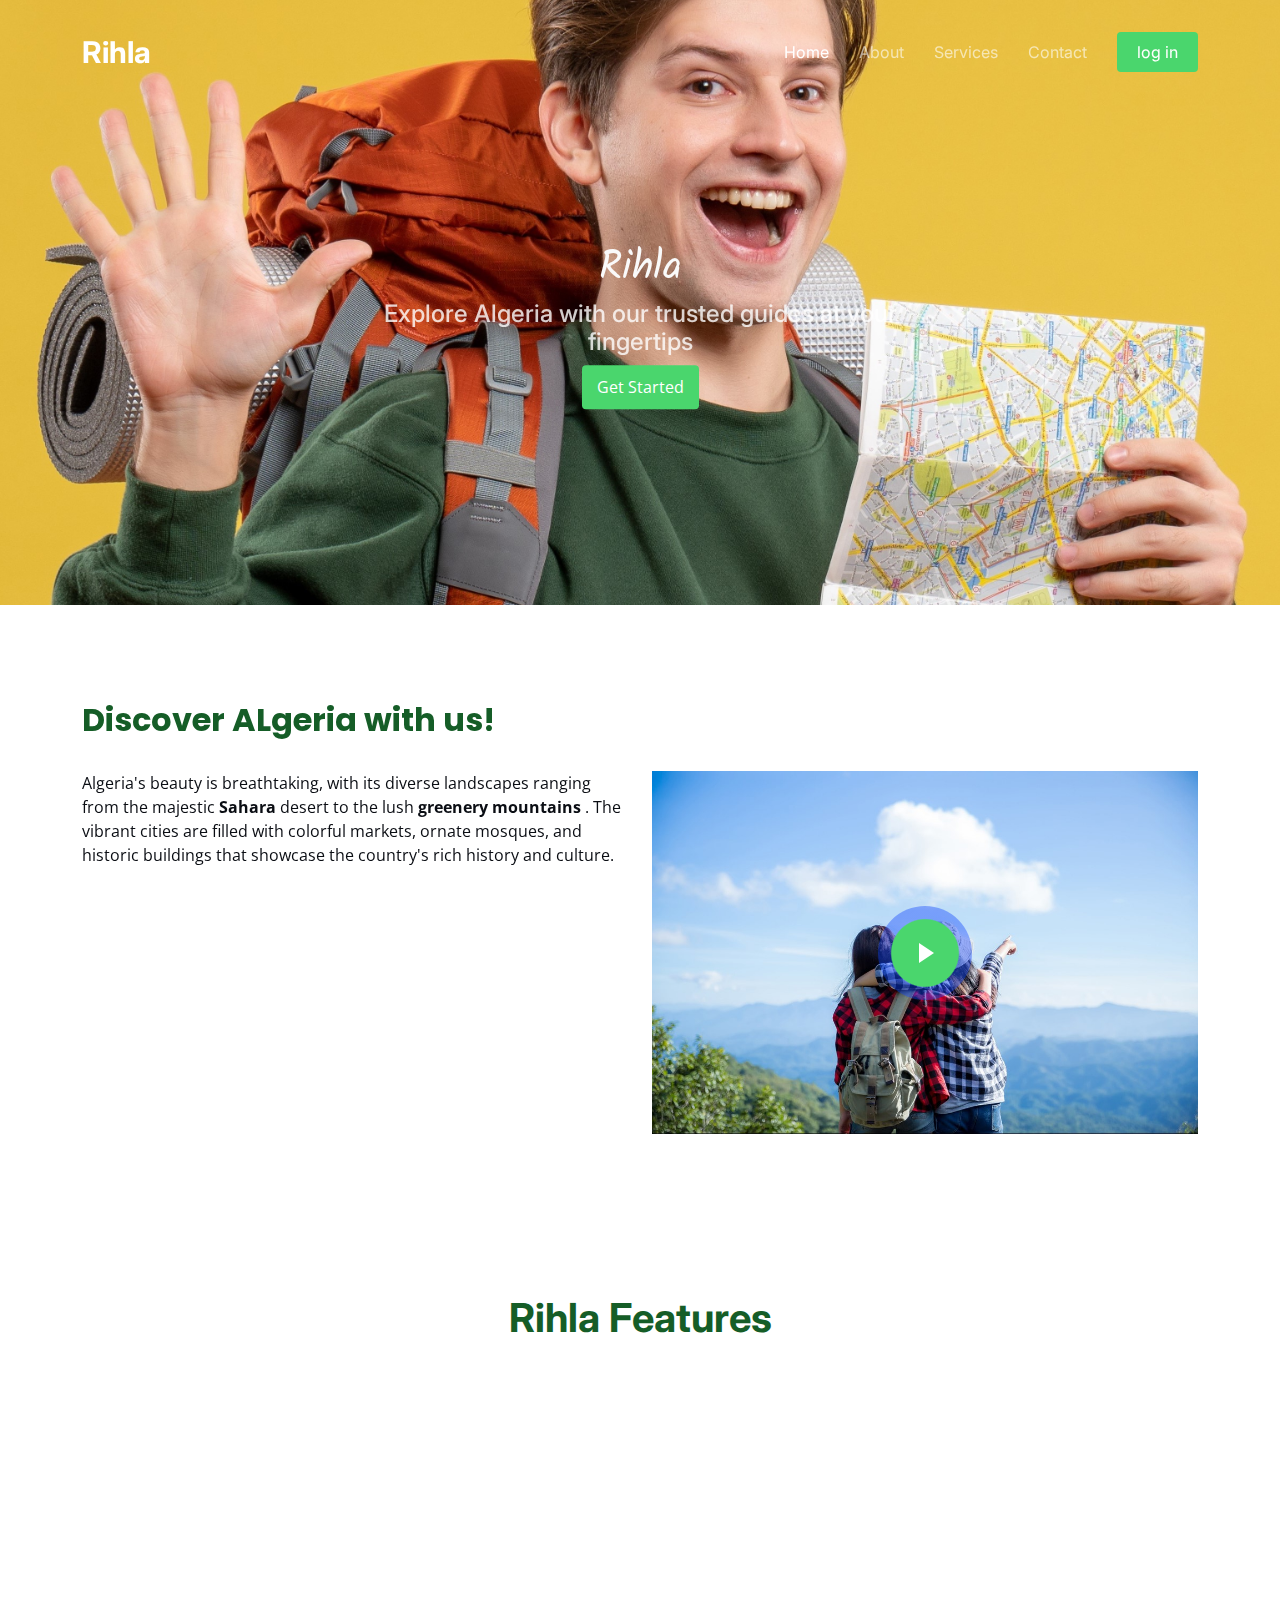
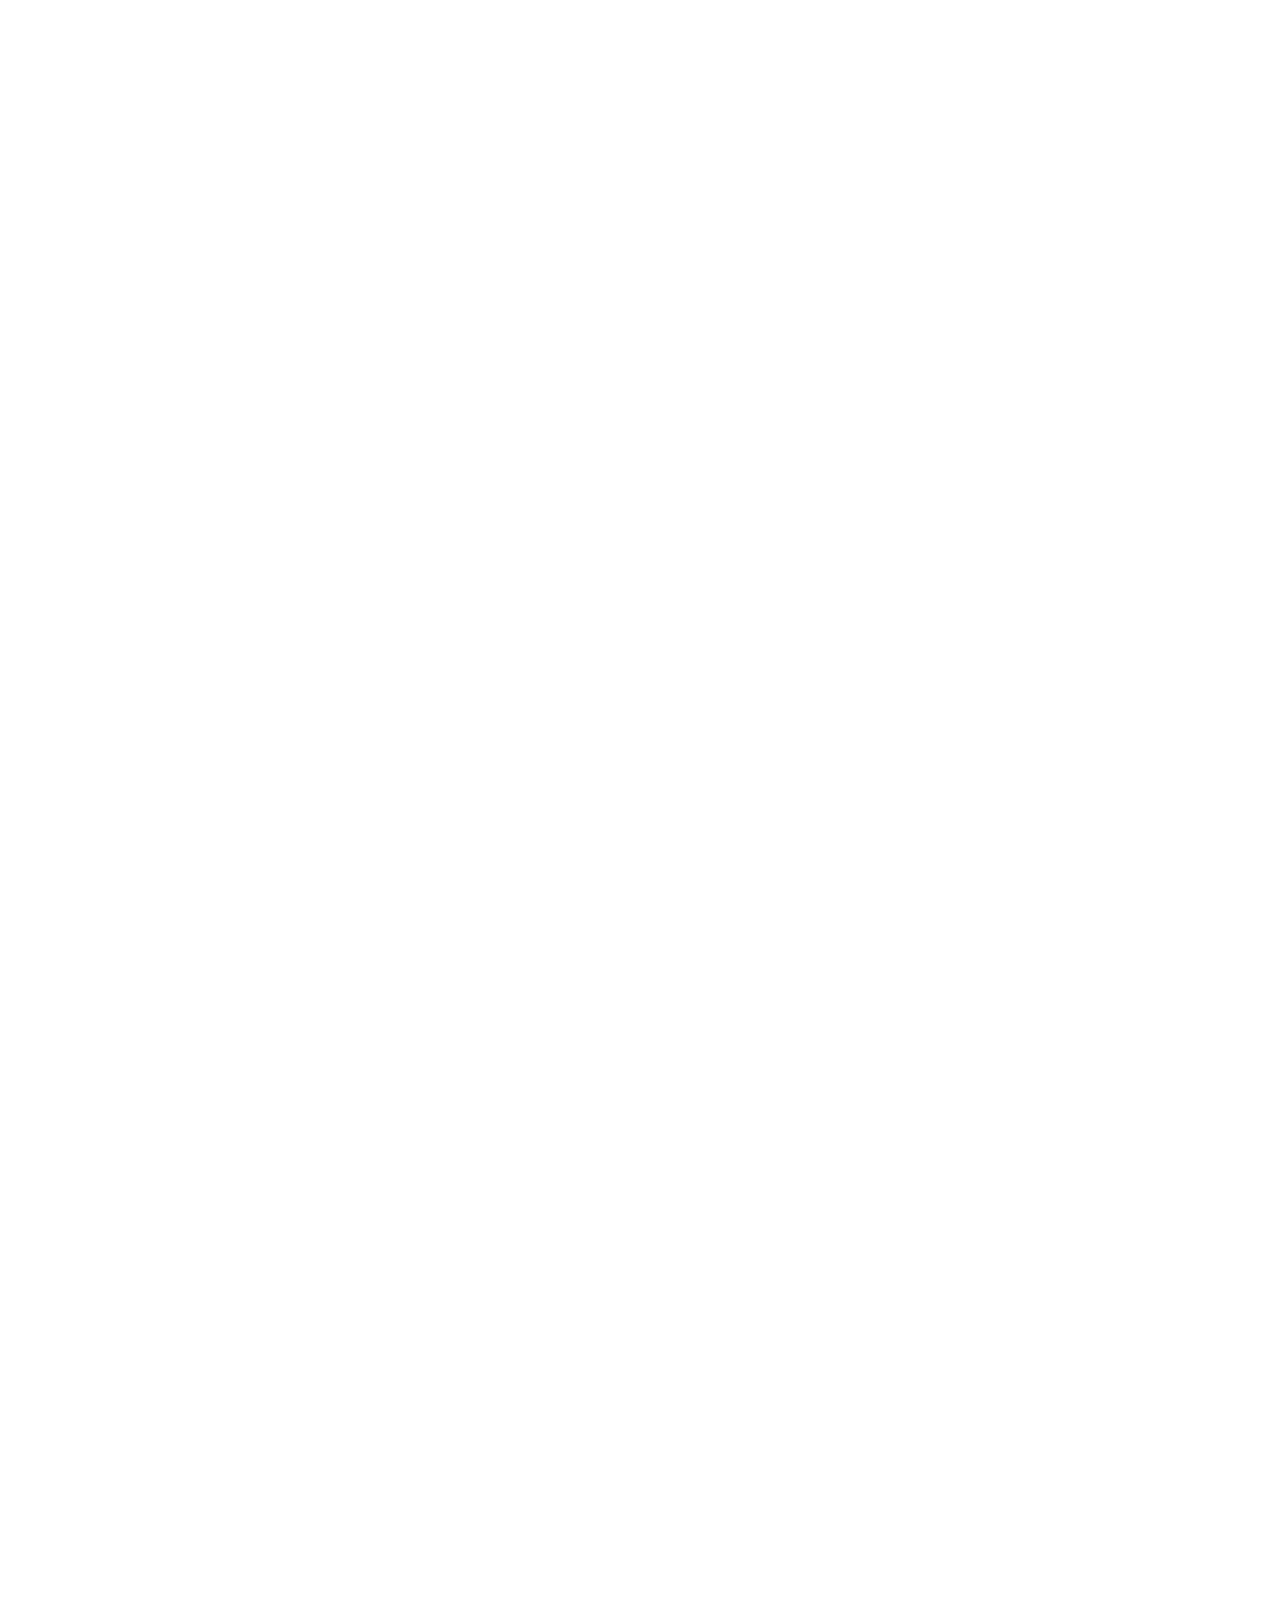
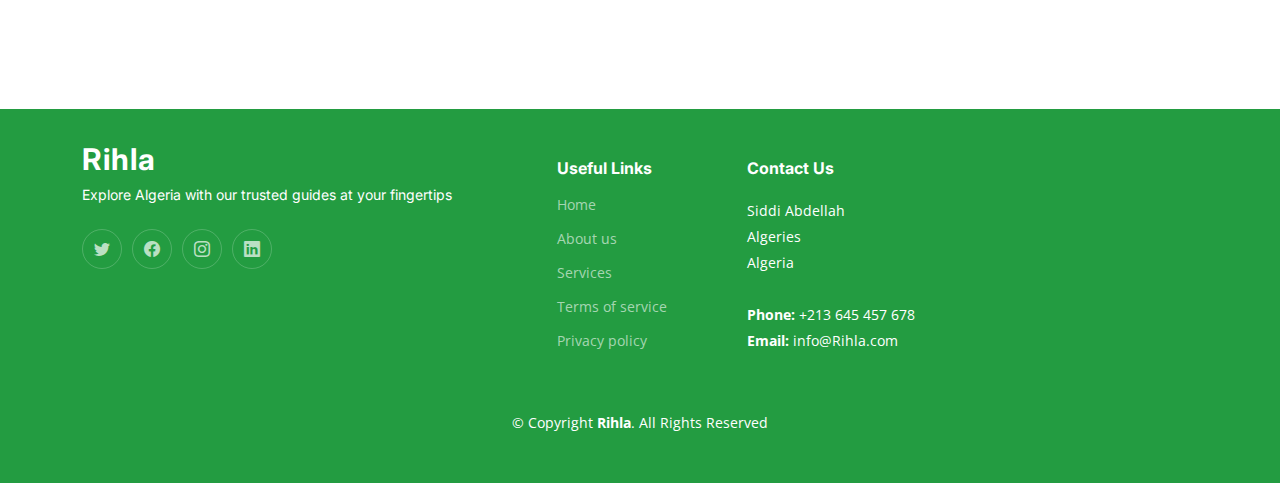
==== index.html @ a876fa18 "pages" ====
<!DOCTYPE html>
<html lang="en">

<head>
  <meta charset="utf-8">
  <meta content="width=device-width, initial-scale=1.0" name="viewport">

  <title>Rihla</title>
  <meta content="" name="description">
  <meta content="" name="keywords">

  <!-- Favicons -->
  <link href="assets/img/favicon.png" rel="icon">
  <link href="assets/img/apple-touch-icon.png" rel="apple-touch-icon">

  <!-- Google Fonts -->
  <link rel="preconnect" href="https://fonts.googleapis.com">
  <link rel="preconnect" href="https://fonts.gstatic.com" crossorigin>
  <link href="https://fonts.googleapis.com/css2?family=Open+Sans:ital,wght@0,300;0,400;0,500;0,600;0,700;1,300;1,400;1,600;1,700&family=Poppins:ital,wght@0,300;0,400;0,500;0,600;0,700;1,300;1,400;1,500;1,600;1,700&family=Inter:ital,wght@0,300;0,400;0,500;0,600;0,700;1,300;1,400;1,500;1,600;1,700&display=swap" rel="stylesheet">
   <style>
  @import url('https://fonts.googleapis.com/css2?family=Kalam:wght@300&display=swap');
</style>
  <!-- Vendor CSS Files -->
  <link href="assets/vendor/bootstrap/css/bootstrap.min.css" rel="stylesheet">
  <link href="assets/vendor/bootstrap-icons/bootstrap-icons.css" rel="stylesheet">
  <link href="assets/vendor/fontawesome-free/css/all.min.css" rel="stylesheet">
  <link href="assets/vendor/glightbox/css/glightbox.min.css" rel="stylesheet">
  <link href="assets/vendor/swiper/swiper-bundle.min.css" rel="stylesheet">
  <link href="assets/vendor/aos/aos.css" rel="stylesheet">

  <!-- Template Main CSS File -->
  <link href="assets/css/main.css" rel="stylesheet">

  
</head>

<body>

  <!-- ======= Header ======= -->
  <header id="header" class="header d-flex align-items-center fixed-top">
    <div class="container-fluid container-xl d-flex align-items-center justify-content-between">
       <!--logo place-->
      <a href="index.html" class="logo d-flex align-items-center">
        <!-- Uncomment the line below if you also wish to use an image logo -->
        <!-- <img src="assets/img/logo.png" alt=""> -->
        <h1>Rihla</h1>
      </a>

      <i class="mobile-nav-toggle mobile-nav-show bi bi-list"></i>
      <i class="mobile-nav-toggle mobile-nav-hide d-none bi bi-x"></i>
      <nav id="navbar" class="navbar">
        <ul>
          <li><a href="index.html" class="active">Home</a></li>
          <li><a href="about.html">About</a></li>
          <li><a href="services.html">Services</a></li>
          
          <li><a href="contact.html">Contact</a></li>
          <li><a class="get-a-quote" href="log_in.html">log in</a></li>
        </ul>
      </nav><!-- .navbar -->

    </div>
  </header><!-- End Header -->
  <!-- End Header -->

  <!-- ======= Hero Section ======= -->
  <section id="hero" class="hero d-flex align-items-center" style="background-image: url('assets/img/guide_small.jpg');">
    <div class="container" style="width: 300px; height: 425px;">
      <div class="row gy-4 d-flex justify-content-between">
        <div class="col-lg-6 order-2 order-lg-1 d-flex flex-column justify-content-center" style="position: absolute; top: 50%; left: 50%; transform: translate(-50%, -50%);text-align: center;">
          <h1 data-aos="fade-up" style="font-family: 'Kalam', cursive; color : rgba(250,250,250,1);" >Rihla</h1>
          <h4 data-aos="fade-up" data-aos-delay="100">Explore Algeria with our trusted guides at your fingertips</h4>
		  
		    <div style="center" class="">
			<a href="#"><button data-aos="fade-up" >Get Started</button></a>
			</div>
		  
        </div>
      </div>
    </div>
  </section>
  <!-- End Hero Section -->
  
  
  
  
  

  <main id="main">
   

    <!-- ======= Discover Algeria section ======= -->
    <section id="about" class="about pt-0">
      <div class="container" data-aos="fade-up">
       <div class="col-lg-6 content order-last  order-lg-first" style="center">
	    <br> <br> <br> <br>
	    <h3 style="color : rgb(21,93,39)">Discover ALgeria with us!</h3>
	    <br>
		</div>
        <div class="row gy-4">
          <div class="col-lg-6 position-relative align-self-start order-lg-last order-first">
            <img src="assets/img/discover_with_us.jpg" class="img-fluid" alt="">
            <a href="https://www.youtube.com/watch?v=_YSwe4uFxqU" class="glightbox play-btn"></a>
          </div>
          <div class="col-lg-6 content order-last  order-lg-first">
            
            <p>
              Algeria's beauty is breathtaking, with its diverse landscapes ranging from the majestic<strong> Sahara </strong>desert to the lush <strong>greenery  mountains </strong>. The vibrant cities are filled with colorful markets, ornate mosques, and historic buildings that showcase the country's rich history and culture. 
            </p>
          </div>
		 </div>
        

      </div>
    </section><!-- End discover algeria Section -->

    <!-- ======= Features Section ======= -->
    <section id="features" class="features">
	  <div class="container">
         <h1  style="color : rgb(21,93,39); text-align: center"><strong>Rihla Features</strong></h1>
		
	  </div> 
	  <br><br>
	  <div class="container">
         
        <div class="row gy-4 align-items-center features-item" data-aos="fade-up">

          <div class="col-md-5">
            <img src="assets/img/tassili.jpg" class="img-fluid" alt="">
          </div>
          <div class="col-md-7">
            <h3 style="color : rgb(21,93,39)">Explore Algeria from Your Place</h3>
            <p class="fst-italic">
              go through all algeria, and see all famous places just with a finger click 
            </p>
            <ul>
              <li><i class="bi bi-check"></i> interactive map</li>
              <li><i class="bi bi-check"></i> contain all Algerian monuments</li>
              <li><i class="bi bi-check"></i> with high quality images to feel like you are in there</li>
            </ul>
          </div>
        </div><!-- Features Item -->

        <div class="row gy-4 align-items-center features-item" data-aos="fade-up">
          <div class="col-md-5 order-1 order-md-2">
            <img src="assets/img/restaurant.jpg" class="img-fluid" alt="">
          </div>
          <div class="col-md-7 order-2 order-md-1">
            <h3 style="color : rgb(21,93,39)">See Near Hotels and Restaurants</h3>
            <p class="fst-italic">
              We provide you with lists of all near hotels and restaurants to ensure your comfort
            </p>
            <ul>
              <li><i class="bi bi-check"></i> list of best near Amenties</li>
              <li><i class="bi bi-check"></i> All needed information from Price to exact location </li>
              <li><i class="bi bi-check"></i> Available rating to help take the right choice</li>
            </ul>
          </div>
        </div><!-- Features Item -->

        <div class="row gy-4 align-items-center features-item" data-aos="fade-up">
          <div class="col-md-5">
            <img src="assets/img/choose_guide.jpg" class="img-fluid" alt="">
          </div>
          <div class="col-md-7">
            <h3 style="color : rgb(21,93,39)">Choose Your Guide</h3>
            <p>Rihla's mission is to elevate your travels to an artistic and immersive adventure, by connecting you with the most exceptional tourist guides </p>
            <ul>
              <li><i class="bi bi-check"></i> Certified Touristic guides</li>
              <li><i class="bi bi-check"></i> All needed contact information</li>
            </ul>
          </div>
        </div><!-- Features Item -->

        

      </div>
    </section><!-- End Features Section -->


    <!-- ======= Frequently Asked Questions Section ======= -->
    <section id="faq" class="faq">
      <div class="container" data-aos="fade-up">

        <div class="section-header">
          <span>Frequently Asked Questions</span>
          <h2 style="color : rgb(21,93,39)">Frequently Asked Questions</h2>

        </div>

        <div class="row justify-content-center" data-aos="fade-up" data-aos-delay="200">
          <div class="col-lg-10">

            <div class="accordion accordion-flush" id="faqlist">

              <div class="accordion-item">
                <h3 class="accordion-header">
                  <button class="accordion-button collapsed" type="button" data-bs-toggle="collapse" data-bs-target="#faq-content-1">
                    <i class="bi bi-question-circle question-icon"></i>
                    Do your guides speak english?
                  </button>
                </h3>
                <div id="faq-content-1" class="accordion-collapse collapse" data-bs-parent="#faqlist">
                  <div class="accordion-body">
                    we provide a variety of tourist guides, and we prioritise those who master different languages especially: english and chinese
                  </div>
                </div>
              </div><!-- # Faq item-->

              <div class="accordion-item">
                <h3 class="accordion-header">
                  <button class="accordion-button collapsed" type="button" data-bs-toggle="collapse" data-bs-target="#faq-content-2">
                    <i class="bi bi-question-circle question-icon"></i>
                    How can we contact the guides?
                  </button>
                </h3>
                <div id="faq-content-2" class="accordion-collapse collapse" data-bs-parent="#faqlist">
                  <div class="accordion-body">
                    When choosing a guide you will be provides with his/her contact information like phone number and email.
					</div>
                </div>
              </div><!-- # Faq item-->

              <div class="accordion-item">
                <h3 class="accordion-header">
                  <button class="accordion-button collapsed" type="button" data-bs-toggle="collapse" data-bs-target="#faq-content-3">
                    <i class="bi bi-question-circle question-icon"></i>
                    Is the price negotiable?
                  </button>
                </h3>
                <div id="faq-content-3" class="accordion-collapse collapse" data-bs-parent="#faqlist">
                  <div class="accordion-body">
                   Rihla family ensure to link you with Algerian guides, the trip price is the responsibility of the guide so if you have any propositions about the price make sure to discuss this with your guide
                  </div>
                </div>
              </div><!-- # Faq item-->

              <div class="accordion-item">
                <h3 class="accordion-header">
                  <button class="accordion-button collapsed" type="button" data-bs-toggle="collapse" data-bs-target="#faq-content-4">
                    <i class="bi bi-question-circle question-icon"></i>
                    Do you provide reservation in hotels and restaurants?
                  </button>
                </h3>
                <div id="faq-content-4" class="accordion-collapse collapse" data-bs-parent="#faqlist">
                  <div class="accordion-body">
                    <i class="bi bi-question-circle question-icon"></i>
                    We provide users with list of hotels and restaurants of the choosed place just to help them take the decision and organise their budget acording to the hotels or restaurants prices.
                  </div>
                </div>
              </div><!-- # Faq item-->

            </div>

          </div>
        </div>

      </div>
    </section><!-- End Frequently Asked Questions Section -->

  </main><!-- End #main -->

  <!-- ======= Footer ======= -->
  <footer id="footer" class="footer">

    <div class="container">
      <div class="row gy-4">
        <div class="col-lg-5 col-md-12 footer-info">
          <a href="index.html" class="logo d-flex align-items-center">
            <span>Rihla</span>
          </a>
          <p>Explore Algeria with our trusted guides at your fingertips</p>
          <div class="social-links d-flex mt-4">
            <a href="#" class="twitter"><i class="bi bi-twitter"></i></a>
            <a href="#" class="facebook"><i class="bi bi-facebook"></i></a>
            <a href="#" class="instagram"><i class="bi bi-instagram"></i></a>
            <a href="#" class="linkedin"><i class="bi bi-linkedin"></i></a>
          </div>
        </div>

        <div class="col-lg-2 col-6 footer-links">
          <h4>Useful Links</h4>
          <ul>
            <li><a href="#">Home</a></li>
            <li><a href="#">About us</a></li>
            <li><a href="#">Services</a></li>
            <li><a href="#">Terms of service</a></li>
            <li><a href="#">Privacy policy</a></li>
          </ul>
        </div>

       

        <div class="col-lg-3 col-md-12 footer-contact text-center text-md-start">
          <h4>Contact Us</h4>
          <p>
            Siddi Abdellah <br>
            Algeries<br>
            Algeria <br><br>
            <strong>Phone:</strong> +213 645 457 678<br>
            <strong>Email:</strong> info@Rihla.com<br>
          </p>

        </div>

      </div>
    </div>

    <div class="container mt-4">
      <div class="copyright">
        &copy; Copyright <strong><span>Rihla</span></strong>. All Rights Reserved
      </div>
      
    </div>

  </footer><!-- End Footer -->
  <!-- End Footer -->

  <a href="#" class="scroll-top d-flex align-items-center justify-content-center"><i class="bi bi-arrow-up-short"></i></a>

  <div id="preloader"></div>

  <!-- Vendor JS Files -->
  <script src="assets/vendor/bootstrap/js/bootstrap.bundle.min.js"></script>
  <script src="assets/vendor/purecounter/purecounter_vanilla.js"></script>
  <script src="assets/vendor/glightbox/js/glightbox.min.js"></script>
  <script src="assets/vendor/swiper/swiper-bundle.min.js"></script>
  <script src="assets/vendor/aos/aos.js"></script>
  <script src="assets/vendor/php-email-form/validate.js"></script>

  <!-- Template Main JS File -->
  <script src="assets/js/main.js"></script>

</body>

</html>
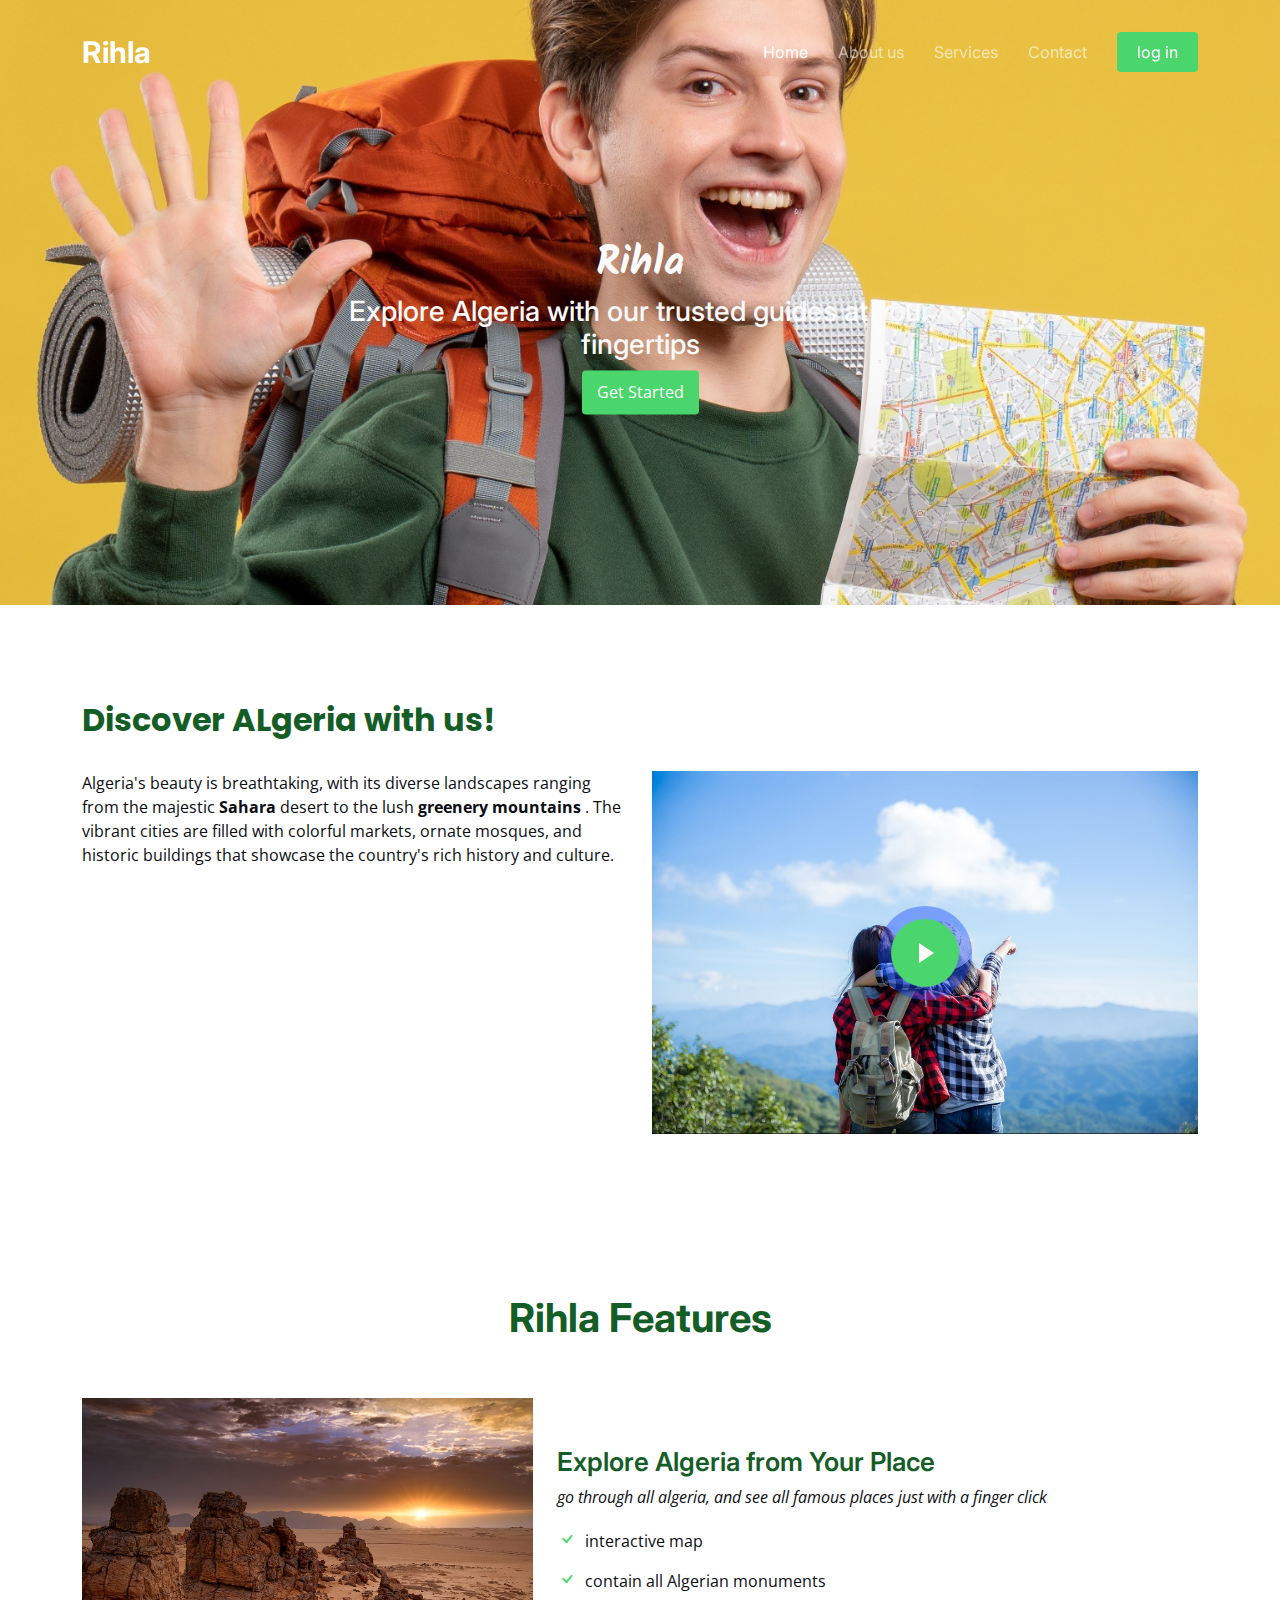
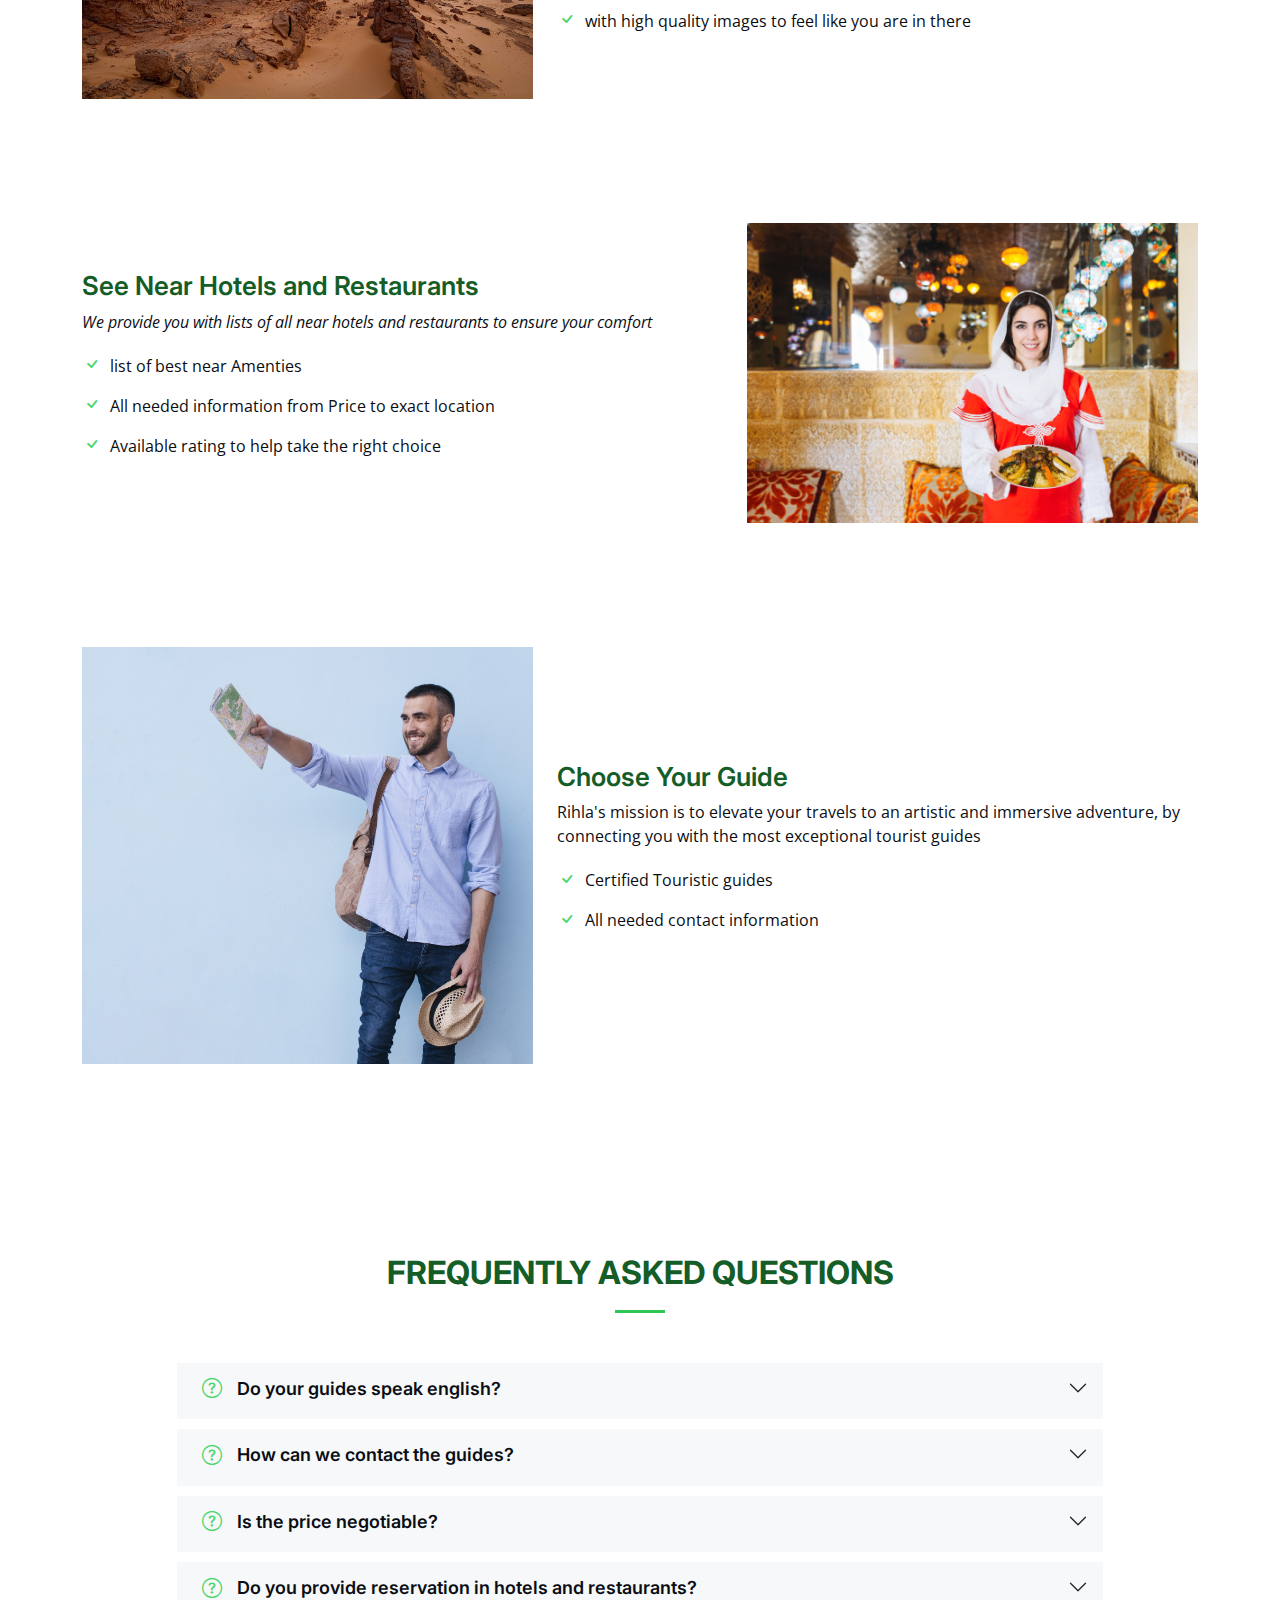
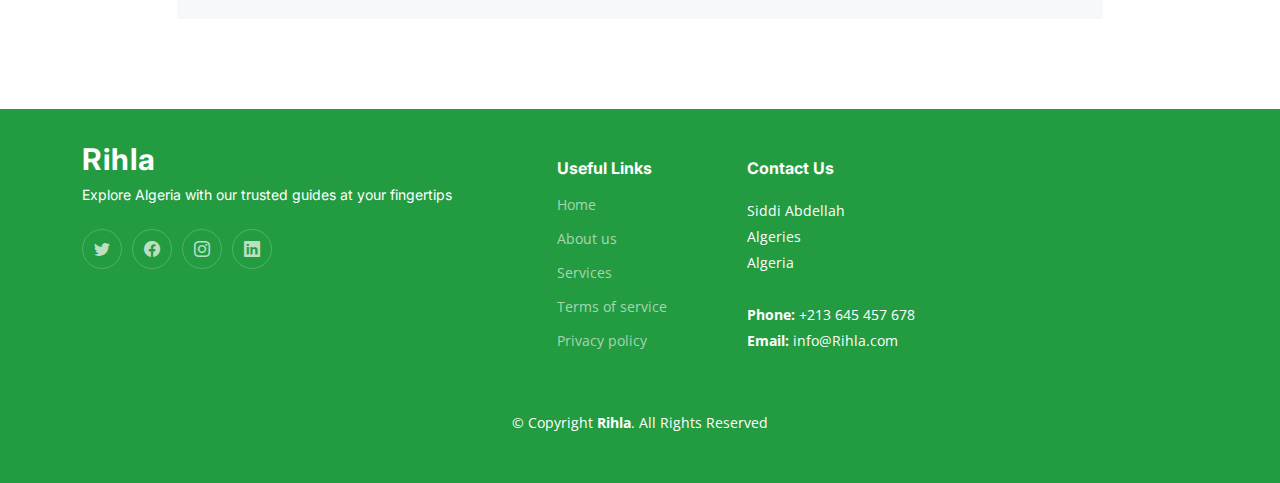
==== commit be5f3987: "WebDevProject" ====
--- a/index.html
+++ b/index.html
@@ -6,8 +6,8 @@
   <meta content="width=device-width, initial-scale=1.0" name="viewport">
 
   <title>Rihla</title>
-  <meta content="" name="description">
-  <meta content="" name="keywords">
+  <meta content="Make the process of finding tourist guide for your trip as easy as a fingertip" name="description">
+  <meta content="Algerian Tourism - tourist guides" name="keywords">
 
   <!-- Favicons -->
   <link href="assets/img/favicon.png" rel="icon">
@@ -31,7 +31,6 @@
   <!-- Template Main CSS File -->
   <link href="assets/css/main.css" rel="stylesheet">
 
-  
 </head>
 
 <body>
@@ -51,7 +50,7 @@
       <nav id="navbar" class="navbar">
         <ul>
           <li><a href="index.html" class="active">Home</a></li>
-          <li><a href="about.html">About</a></li>
+          <li><a href="about.html">About us</a></li>
           <li><a href="services.html">Services</a></li>
           
           <li><a href="contact.html">Contact</a></li>
@@ -68,11 +67,11 @@
     <div class="container" style="width: 300px; height: 425px;">
       <div class="row gy-4 d-flex justify-content-between">
         <div class="col-lg-6 order-2 order-lg-1 d-flex flex-column justify-content-center" style="position: absolute; top: 50%; left: 50%; transform: translate(-50%, -50%);text-align: center;">
-          <h1 data-aos="fade-up" style="font-family: 'Kalam', cursive; color : rgba(250,250,250,1);" >Rihla</h1>
-          <h4 data-aos="fade-up" data-aos-delay="100">Explore Algeria with our trusted guides at your fingertips</h4>
+          <h1 data-aos="fade-up" style="font-family: 'Kalam', cursive; color : rgba(250,250,250,1);" ><strong>Rihla</strong></h1>
+          <h3 data-aos="fade-up" style=" color : rgba(250,250,250,1);">Explore Algeria with our trusted guides at your fingertips</h3>
 		  
 		    <div style="center" class="">
-			<a href="#"><button data-aos="fade-up" >Get Started</button></a>
+			<a href="main.html"><button data-aos="fade-up" href="main.html" >Get Started</button></a>
 			</div>
 		  
         </div>
@@ -183,7 +182,7 @@
       <div class="container" data-aos="fade-up">
 
         <div class="section-header">
-          <span>Frequently Asked Questions</span>
+          
           <h2 style="color : rgb(21,93,39)">Frequently Asked Questions</h2>
 
         </div>
@@ -313,7 +312,7 @@
       
     </div>
 
-  </footer><!-- End Footer -->
+  </footer>
   <!-- End Footer -->
 
   <a href="#" class="scroll-top d-flex align-items-center justify-content-center"><i class="bi bi-arrow-up-short"></i></a>
--- a/assets/css/main.css
+++ b/assets/css/main.css
@@ -462,7 +462,7 @@
   .navbar .get-a-quote:hover,
   .navbar .get-a-quote:focus:hover {
     color: #2dc653;
-    background: rgba(13, 66, 255, 0.8);
+    background: rgba(129, 255, 154, 0.8);
   }
 
  
@@ -500,10 +500,10 @@
   }
 
   .mobile-nav-active .navbar:before {
-    content: "";
+   
     position: fixed;
     inset: 0;
-    background: rgba(14, 29, 52, 0.8);
+    background: rgba(81, 182, 96, 0.8);
     z-index: 9996;
   }
 }
@@ -600,7 +600,7 @@
 .about .content ul h5 {
   font-size: 18px;
   font-weight: 700;
-  color: #19335c;
+  color: #53cf7c;
 }
 
 .about .content ul p {
